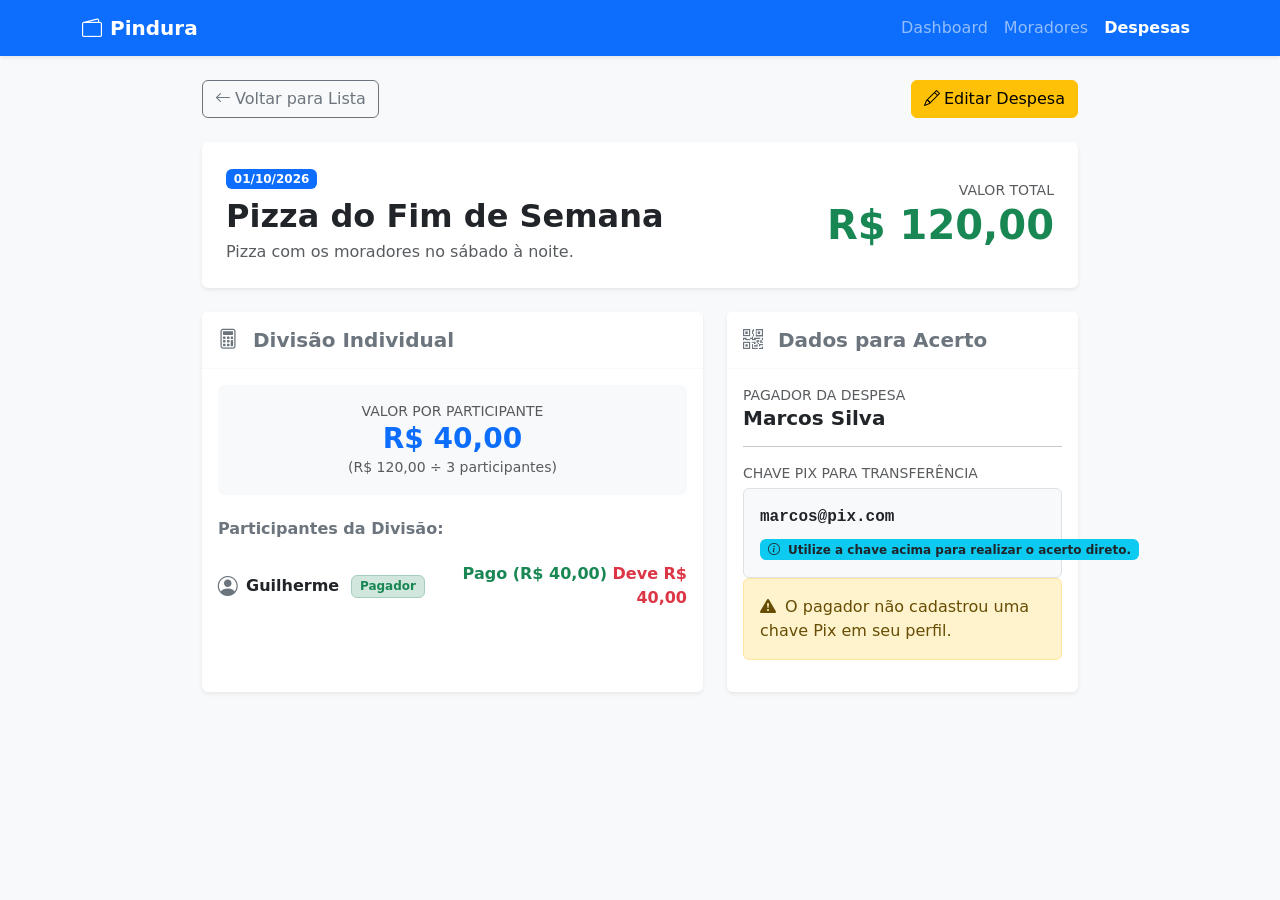
==== src/main/resources/templates/despesas/detalhes.html @ dacc6734 "Cria os arquivos .html do front-end e uma camada Controller para gerenciar o escopo da residência." ====
<!DOCTYPE html>
<html xmlns:th="http://www.thymeleaf.org" lang="pt-br">
<head>
    <meta charset="UTF-8">
    <meta name="viewport" content="width=device-width, initial-scale=1.0">
    <title>Pindura - Detalhes da Despesa</title>
    <link href="https://cdn.jsdelivr.net/npm/bootstrap@5.3.0/dist/css/bootstrap.min.css" rel="stylesheet">
    <link rel="stylesheet" href="https://cdn.jsdelivr.net/npm/bootstrap-icons@1.10.5/font/bootstrap-icons.css">
</head>
<body class="bg-light">

<nav class="navbar navbar-expand-lg navbar-dark bg-primary shadow-sm mb-4">
    <div class="container">
        <a class="navbar-brand fw-bold d-flex align-items-center gap-2" th:href="@{/}">
            <i class="bi bi-wallet2"></i> Pindura
        </a>
        <div class="collapse navbar-collapse" id="navbarNav">
            <ul class="navbar-nav ms-auto">
                <li class="nav-item">
                    <a class="nav-link" th:href="@{/}">Dashboard</a>
                </li>
                <li class="nav-item">
                    <a class="nav-link" th:href="@{/moradores}">Moradores</a>
                </li>
                <li class="nav-item">
                    <a class="nav-link active fw-semibold" th:href="@{/despesas}">Despesas</a>
                </li>
            </ul>
        </div>
    </div>
</nav>

<main class="container my-4" style="max-width: 900px;">

    <div class="d-flex justify-content-between align-items-center mb-4">
        <a th:href="@{/despesas}" class="btn btn-outline-secondary d-flex align-items-center gap-1">
            <i class="bi bi-arrow-left"></i> Voltar para Lista
        </a>
        <!-- Rota real de edição: GET /despesas/{id}/editar -->
        <a th:href="@{/despesas/{id}/editar(id=${despesa.id})}" class="btn btn-warning d-flex align-items-center gap-1">
            <i class="bi bi-pencil"></i> Editar Despesa
        </a>
    </div>

    <!-- Card Principal da Despesa -->
    <div class="card border-0 shadow-sm mb-4">
        <div class="card-body p-4">
            <div class="row align-items-center">
                <div class="col-md-8">
                    <span class="badge bg-primary mb-2" th:text="${#temporals.format(despesa.data, 'dd/MM/yyyy')}">01/10/2026</span>
                    <h2 class="card-title fw-bold text-dark mb-1" th:text="${despesa.titulo}">Pizza do Fim de Semana</h2>
                    <p class="text-muted mb-0" th:text="${despesa.descricao != null and !#strings.isEmpty(despesa.descricao) ? despesa.descricao : 'Sem descrição adicional.'}">
                        Pizza com os moradores no sábado à noite.
                    </p>
                </div>
                <div class="col-md-4 text-md-end mt-3 mt-md-0">
                    <span class="text-muted small d-block">VALOR TOTAL</span>
                    <h1 class="fw-bold text-success mb-0" th:text="${#numbers.formatCurrency(despesa.valor)}">R$ 120,00</h1>
                </div>
            </div>
        </div>
    </div>

    <!-- Painel de Divisão de Custos -->
    <div class="row g-4">

        <!-- Cálculo por Participante -->
        <div class="col-md-7">
            <div class="card border-0 shadow-sm h-100">
                <div class="card-header bg-white py-3 border-bottom border-light">
                    <h5 class="card-title fw-bold mb-0 text-secondary">
                        <i class="bi bi-calculator me-2"></i> Divisão Individual
                    </h5>
                </div>
                <div class="card-body">
                    <!--
                        Não existe um atributo "valorPorParticipante" no model do controller;
                        o valor vem do método auxiliar da entidade: despesa.getValorPorParticipante(),
                        acessado em Thymeleaf como ${despesa.valorPorParticipante}.
                    -->
                    <div class="p-3 bg-light rounded text-center mb-4">
                        <span class="text-muted small d-block">VALOR POR PARTICIPANTE</span>
                        <h3 class="fw-bold text-primary mb-0" th:text="${#numbers.formatCurrency(despesa.valorPorParticipante)}">R$ 40,00</h3>
                        <span class="small text-muted" th:text="${'(' + #numbers.formatCurrency(despesa.valor) + ' ÷ ' + #lists.size(despesa.participantes) + ' participantes)'}">
                                (R$ 120,00 ÷ 3 participantes)
                            </span>
                    </div>

                    <h6 class="fw-bold text-secondary mb-3">Participantes da Divisão:</h6>
                    <ul class="list-group list-group-flush">
                        <li th:each="participante : ${despesa.participantes}" class="list-group-item d-flex justify-content-between align-items-center px-0">
                            <div class="d-flex align-items-center gap-2">
                                <i class="bi bi-person-circle fs-5 text-secondary"></i>
                                <span class="fw-semibold" th:text="${participante.nome}">Guilherme</span>
                                <span th:if="${participante.id == despesa.pagador.id}" class="badge bg-success-subtle text-success border border-success-subtle ms-1">Pagador</span>
                            </div>
                            <div class="text-end">
                                    <span th:if="${participante.id == despesa.pagador.id}" class="text-success fw-bold">
                                        Pago (<span th:text="${#numbers.formatCurrency(despesa.valorPorParticipante)}">R$ 40,00</span>)
                                    </span>
                                <span th:unless="${participante.id == despesa.pagador.id}" class="text-danger fw-semibold">
                                        Deve <span th:text="${#numbers.formatCurrency(despesa.valorPorParticipante)}">R$ 40,00</span>
                                    </span>
                            </div>
                        </li>
                    </ul>
                </div>
            </div>
        </div>

        <!-- Informações de Pagamento (Chave Pix) -->
        <div class="col-md-5">
            <div class="card border-0 shadow-sm h-100">
                <div class="card-header bg-white py-3 border-bottom border-light">
                    <h5 class="card-title fw-bold mb-0 text-secondary">
                        <i class="bi bi-qr-code me-2"></i> Dados para Acerto
                    </h5>
                </div>
                <div class="card-body">
                    <div class="mb-3">
                        <span class="text-muted small d-block">PAGADOR DA DESPESA</span>
                        <h5 class="fw-bold text-dark" th:text="${despesa.pagador.nome}">Marcos Silva</h5>
                    </div>

                    <hr class="my-3">

                    <div class="mb-3">
                        <span class="text-muted small d-block mb-1">CHAVE PIX PARA TRANSFERÊNCIA</span>
                        <div th:if="${despesa.pagador.chavePix != null and !#strings.isEmpty(despesa.pagador.chavePix)}" class="p-3 bg-light border rounded">
                            <code class="fs-6 fw-bold text-dark d-block text-break mb-2" th:text="${despesa.pagador.chavePix}">marcos@pix.com</code>
                            <span class="badge bg-info text-dark"><i class="bi bi-info-circle me-1"></i> Utilize a chave acima para realizar o acerto direto.</span>
                        </div>
                        <div th:unless="${despesa.pagador.chavePix != null and !#strings.isEmpty(despesa.pagador.chavePix)}" class="alert alert-warning mb-0" role="alert">
                            <i class="bi bi-exclamation-triangle-fill me-1"></i>
                            O pagador não cadastrou uma chave Pix em seu perfil.
                        </div>
                    </div>
                </div>
            </div>
        </div>

    </div>

</main>

<script src="https://cdn.jsdelivr.net/npm/bootstrap@5.3.0/dist/js/bootstrap.bundle.min.js"></script>
</body>
</html>
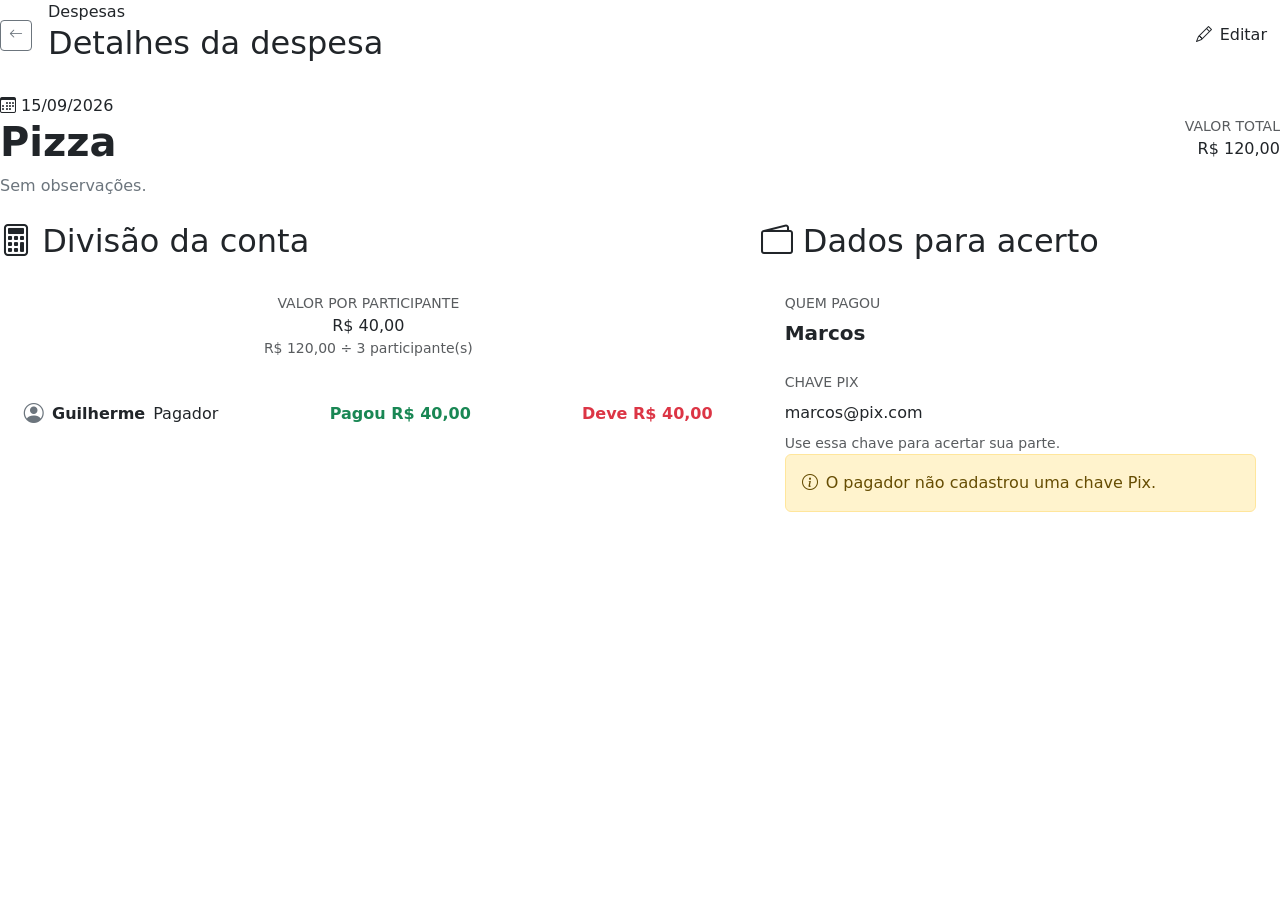
==== commit 5e0e76e3: "Atualizando interface e validações do sistema # Conflicts: #	pom.xml #	src/main/resources/applicatio" ====
--- a/src/main/resources/templates/despesas/detalhes.html
+++ b/src/main/resources/templates/despesas/detalhes.html
@@ -1,148 +1,106 @@
 <!DOCTYPE html>
-<html xmlns:th="http://www.thymeleaf.org" lang="pt-br">
+<html xmlns:th="http://www.thymeleaf.org" lang="pt-BR">
 <head>
     <meta charset="UTF-8">
     <meta name="viewport" content="width=device-width, initial-scale=1.0">
-    <title>Pindura - Detalhes da Despesa</title>
-    <link href="https://cdn.jsdelivr.net/npm/bootstrap@5.3.0/dist/css/bootstrap.min.css" rel="stylesheet">
-    <link rel="stylesheet" href="https://cdn.jsdelivr.net/npm/bootstrap-icons@1.10.5/font/bootstrap-icons.css">
+    <title>Pindura - Detalhes da despesa</title>
+    <link href="https://cdn.jsdelivr.net/npm/bootstrap@5.3.3/dist/css/bootstrap.min.css" rel="stylesheet">
+    <link href="https://cdn.jsdelivr.net/npm/bootstrap-icons@1.11.3/font/bootstrap-icons.css" rel="stylesheet">
+    <link th:href="@{/css/style.css}" rel="stylesheet">
 </head>
-<body class="bg-light">
+<body>
+<div th:replace="~{fragments/layout :: sidebar('despesas')}"></div>
+<div th:replace="~{fragments/layout :: mobileSidebar('despesas')}"></div>
 
-<nav class="navbar navbar-expand-lg navbar-dark bg-primary shadow-sm mb-4">
-    <div class="container">
-        <a class="navbar-brand fw-bold d-flex align-items-center gap-2" th:href="@{/}">
-            <i class="bi bi-wallet2"></i> Pindura
-        </a>
-        <div class="collapse navbar-collapse" id="navbarNav">
-            <ul class="navbar-nav ms-auto">
-                <li class="nav-item">
-                    <a class="nav-link" th:href="@{/}">Dashboard</a>
-                </li>
-                <li class="nav-item">
-                    <a class="nav-link" th:href="@{/moradores}">Moradores</a>
-                </li>
-                <li class="nav-item">
-                    <a class="nav-link active fw-semibold" th:href="@{/despesas}">Despesas</a>
-                </li>
-            </ul>
-        </div>
-    </div>
-</nav>
-
-<main class="container my-4" style="max-width: 900px;">
-
-    <div class="d-flex justify-content-between align-items-center mb-4">
-        <a th:href="@{/despesas}" class="btn btn-outline-secondary d-flex align-items-center gap-1">
-            <i class="bi bi-arrow-left"></i> Voltar para Lista
-        </a>
-        <!-- Rota real de edição: GET /despesas/{id}/editar -->
-        <a th:href="@{/despesas/{id}/editar(id=${despesa.id})}" class="btn btn-warning d-flex align-items-center gap-1">
-            <i class="bi bi-pencil"></i> Editar Despesa
-        </a>
-    </div>
-
-    <!-- Card Principal da Despesa -->
-    <div class="card border-0 shadow-sm mb-4">
-        <div class="card-body p-4">
-            <div class="row align-items-center">
-                <div class="col-md-8">
-                    <span class="badge bg-primary mb-2" th:text="${#temporals.format(despesa.data, 'dd/MM/yyyy')}">01/10/2026</span>
-                    <h2 class="card-title fw-bold text-dark mb-1" th:text="${despesa.titulo}">Pizza do Fim de Semana</h2>
-                    <p class="text-muted mb-0" th:text="${despesa.descricao != null and !#strings.isEmpty(despesa.descricao) ? despesa.descricao : 'Sem descrição adicional.'}">
-                        Pizza com os moradores no sábado à noite.
-                    </p>
-                </div>
-                <div class="col-md-4 text-md-end mt-3 mt-md-0">
-                    <span class="text-muted small d-block">VALOR TOTAL</span>
-                    <h1 class="fw-bold text-success mb-0" th:text="${#numbers.formatCurrency(despesa.valor)}">R$ 120,00</h1>
+<div class="app-shell">
+    <div th:replace="~{fragments/layout :: topbar}"></div>
+    <main class="page-content">
+        <div class="d-flex flex-wrap align-items-center justify-content-between gap-3 mb-4">
+            <div class="d-flex align-items-center gap-3">
+                <a th:href="@{/despesas}" class="btn btn-sm btn-outline-secondary"><i class="bi bi-arrow-left"></i></a>
+                <div>
+                    <div class="page-kicker">Despesas</div>
+                    <h1 class="page-title fs-2">Detalhes da despesa</h1>
                 </div>
             </div>
+            <a th:href="@{/despesas/{id}/editar(id=${despesa.id})}" class="btn btn-outline-pindura">
+                <i class="bi bi-pencil me-2"></i>Editar
+            </a>
         </div>
-    </div>
 
-    <!-- Painel de Divisão de Custos -->
-    <div class="row g-4">
-
-        <!-- Cálculo por Participante -->
-        <div class="col-md-7">
-            <div class="card border-0 shadow-sm h-100">
-                <div class="card-header bg-white py-3 border-bottom border-light">
-                    <h5 class="card-title fw-bold mb-0 text-secondary">
-                        <i class="bi bi-calculator me-2"></i> Divisão Individual
-                    </h5>
+        <section class="surface-card details-hero mb-4">
+            <div class="row align-items-center g-4">
+                <div class="col-lg-8">
+                    <span class="status-soft orange mb-3">
+                        <i class="bi bi-calendar3"></i>
+                        <span th:text="${#temporals.format(despesa.data, 'dd/MM/yyyy')}">15/09/2026</span>
+                    </span>
+                    <h2 class="h1 fw-bold mb-2" th:text="${despesa.titulo}">Pizza</h2>
+                    <p class="text-secondary mb-0" th:text="${despesa.descricao != null and !#strings.isEmpty(despesa.descricao) ? despesa.descricao : 'Sem observações.'}">Sem observações.</p>
                 </div>
-                <div class="card-body">
-                    <!--
-                        Não existe um atributo "valorPorParticipante" no model do controller;
-                        o valor vem do método auxiliar da entidade: despesa.getValorPorParticipante(),
-                        acessado em Thymeleaf como ${despesa.valorPorParticipante}.
-                    -->
-                    <div class="p-3 bg-light rounded text-center mb-4">
-                        <span class="text-muted small d-block">VALOR POR PARTICIPANTE</span>
-                        <h3 class="fw-bold text-primary mb-0" th:text="${#numbers.formatCurrency(despesa.valorPorParticipante)}">R$ 40,00</h3>
-                        <span class="small text-muted" th:text="${'(' + #numbers.formatCurrency(despesa.valor) + ' ÷ ' + #lists.size(despesa.participantes) + ' participantes)'}">
-                                (R$ 120,00 ÷ 3 participantes)
-                            </span>
-                    </div>
-
-                    <h6 class="fw-bold text-secondary mb-3">Participantes da Divisão:</h6>
-                    <ul class="list-group list-group-flush">
-                        <li th:each="participante : ${despesa.participantes}" class="list-group-item d-flex justify-content-between align-items-center px-0">
-                            <div class="d-flex align-items-center gap-2">
-                                <i class="bi bi-person-circle fs-5 text-secondary"></i>
-                                <span class="fw-semibold" th:text="${participante.nome}">Guilherme</span>
-                                <span th:if="${participante.id == despesa.pagador.id}" class="badge bg-success-subtle text-success border border-success-subtle ms-1">Pagador</span>
-                            </div>
-                            <div class="text-end">
-                                    <span th:if="${participante.id == despesa.pagador.id}" class="text-success fw-bold">
-                                        Pago (<span th:text="${#numbers.formatCurrency(despesa.valorPorParticipante)}">R$ 40,00</span>)
-                                    </span>
-                                <span th:unless="${participante.id == despesa.pagador.id}" class="text-danger fw-semibold">
-                                        Deve <span th:text="${#numbers.formatCurrency(despesa.valorPorParticipante)}">R$ 40,00</span>
-                                    </span>
-                            </div>
-                        </li>
-                    </ul>
+                <div class="col-lg-4 text-lg-end">
+                    <div class="small text-muted text-uppercase">Valor total</div>
+                    <p class="details-value" th:text="${#numbers.formatCurrency(despesa.valor)}">R$ 120,00</p>
                 </div>
             </div>
-        </div>
+        </section>
 
-        <!-- Informações de Pagamento (Chave Pix) -->
-        <div class="col-md-5">
-            <div class="card border-0 shadow-sm h-100">
-                <div class="card-header bg-white py-3 border-bottom border-light">
-                    <h5 class="card-title fw-bold mb-0 text-secondary">
-                        <i class="bi bi-qr-code me-2"></i> Dados para Acerto
-                    </h5>
-                </div>
-                <div class="card-body">
-                    <div class="mb-3">
-                        <span class="text-muted small d-block">PAGADOR DA DESPESA</span>
-                        <h5 class="fw-bold text-dark" th:text="${despesa.pagador.nome}">Marcos Silva</h5>
+        <div class="row g-4">
+            <div class="col-xl-7">
+                <section class="surface-card h-100 overflow-hidden">
+                    <div class="panel-title-row">
+                        <h2 class="panel-title"><i class="bi bi-calculator"></i> Divisão da conta</h2>
                     </div>
+                    <div class="p-4">
+                        <div class="share-box text-center mb-4">
+                            <div class="small text-muted text-uppercase">Valor por participante</div>
+                            <div class="share-value" th:text="${#numbers.formatCurrency(despesa.valorPorParticipante)}">R$ 40,00</div>
+                            <div class="small text-muted" th:text="${'R$ ' + #numbers.formatDecimal(despesa.valor, 1, 2) + ' ÷ ' + #lists.size(despesa.participantes) + ' participante(s)'}">R$ 120,00 ÷ 3 participante(s)</div>
+                        </div>
 
-                    <hr class="my-3">
-
-                    <div class="mb-3">
-                        <span class="text-muted small d-block mb-1">CHAVE PIX PARA TRANSFERÊNCIA</span>
-                        <div th:if="${despesa.pagador.chavePix != null and !#strings.isEmpty(despesa.pagador.chavePix)}" class="p-3 bg-light border rounded">
-                            <code class="fs-6 fw-bold text-dark d-block text-break mb-2" th:text="${despesa.pagador.chavePix}">marcos@pix.com</code>
-                            <span class="badge bg-info text-dark"><i class="bi bi-info-circle me-1"></i> Utilize a chave acima para realizar o acerto direto.</span>
-                        </div>
-                        <div th:unless="${despesa.pagador.chavePix != null and !#strings.isEmpty(despesa.pagador.chavePix)}" class="alert alert-warning mb-0" role="alert">
-                            <i class="bi bi-exclamation-triangle-fill me-1"></i>
-                            O pagador não cadastrou uma chave Pix em seu perfil.
+                        <div class="list-group list-group-flush">
+                            <div th:each="participante : ${despesa.participantes}" class="list-group-item px-0 py-3 d-flex flex-wrap align-items-center justify-content-between gap-2">
+                                <div class="d-flex align-items-center gap-2">
+                                    <i class="bi bi-person-circle fs-5 text-secondary"></i>
+                                    <span class="fw-semibold" th:text="${participante.nome}">Guilherme</span>
+                                    <span th:if="${participante.id == despesa.pagador.id}" class="status-soft green">Pagador</span>
+                                </div>
+                                <span th:if="${participante.id == despesa.pagador.id}" class="text-success fw-semibold">
+                                    Pagou <span th:text="${#numbers.formatCurrency(despesa.valorPorParticipante)}">R$ 40,00</span>
+                                </span>
+                                <span th:unless="${participante.id == despesa.pagador.id}" class="text-danger fw-semibold">
+                                    Deve <span th:text="${#numbers.formatCurrency(despesa.valorPorParticipante)}">R$ 40,00</span>
+                                </span>
+                            </div>
                         </div>
                     </div>
-                </div>
+                </section>
+            </div>
+
+            <div class="col-xl-5">
+                <section class="surface-card h-100 overflow-hidden">
+                    <div class="panel-title-row">
+                        <h2 class="panel-title"><i class="bi bi-wallet2"></i> Dados para acerto</h2>
+                    </div>
+                    <div class="p-4">
+                        <div class="small text-muted text-uppercase mb-1">Quem pagou</div>
+                        <div class="fs-5 fw-bold mb-4" th:text="${despesa.pagador.nome}">Marcos</div>
+
+                        <div class="small text-muted text-uppercase mb-2">Chave Pix</div>
+                        <div th:if="${despesa.pagador.chavePix != null and !#strings.isEmpty(despesa.pagador.chavePix)}" class="pix-box">
+                            <div class="code-box" th:text="${despesa.pagador.chavePix}">marcos@pix.com</div>
+                            <div class="small text-muted mt-2">Use essa chave para acertar sua parte.</div>
+                        </div>
+                        <div th:unless="${despesa.pagador.chavePix != null and !#strings.isEmpty(despesa.pagador.chavePix)}" class="alert alert-warning pindura-alert mb-0">
+                            <i class="bi bi-info-circle me-2"></i>O pagador não cadastrou uma chave Pix.
+                        </div>
+                    </div>
+                </section>
             </div>
         </div>
+    </main>
+</div>
 
-    </div>
-
-</main>
-
-<script src="https://cdn.jsdelivr.net/npm/bootstrap@5.3.0/dist/js/bootstrap.bundle.min.js"></script>
+<script src="https://cdn.jsdelivr.net/npm/bootstrap@5.3.3/dist/js/bootstrap.bundle.min.js"></script>
 </body>
-</html>+</html>
